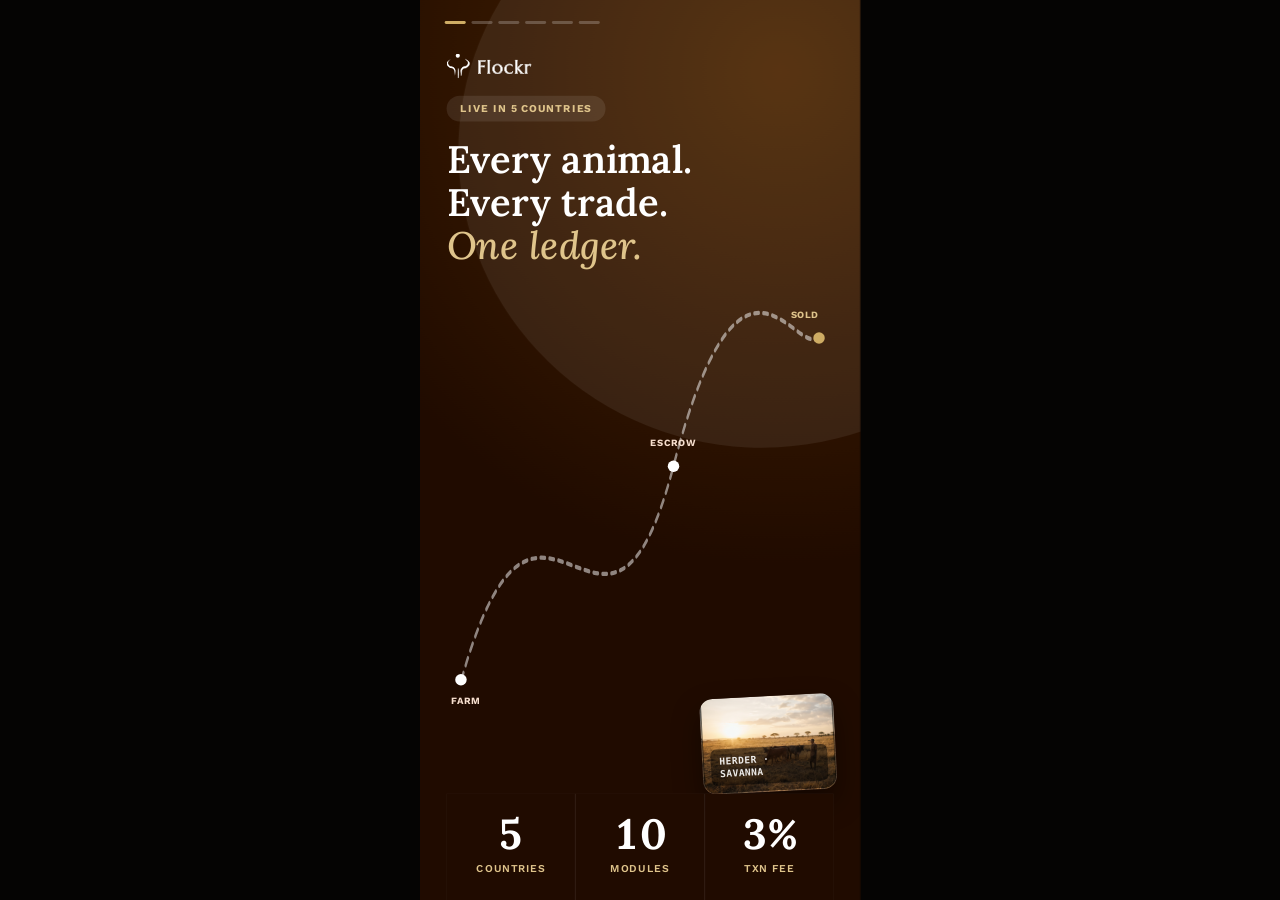
==== ui_kits/Kiosk Display 1 - Info Loop/index.html @ 0ad3a3b0 "feat: Flockr trade-show kiosk — Info Loop + QR Standby displays Two portrait touchscreen kiosk scree" ====
<!DOCTYPE html>
<html lang="en">
<head>
<meta charset="UTF-8">
<meta name="viewport" content="width=device-width, initial-scale=1">
<title>Flockr — Kiosk Display 1 · Info Loop</title>
<link rel="stylesheet" href="../../styles.css">
<style>
  * { box-sizing: border-box; margin: 0; }
  html, body { width: 100%; height: 100%; }
  body { background: #050403; font-family: var(--font-body); overflow: hidden; }

  /* Fixed 460x940 logical canvas (design target), scaled to fit whatever the
     kiosk screen's actual resolution is — see fit() below. Keeps every
     pixel value in this file exactly as designed instead of reflowing. */
  .stage { position: absolute; top: 50%; left: 50%; width: 460px; height: 940px; transform-origin: center center; }
  .screen { width: 100%; height: 100%; overflow: hidden; position: relative; background: var(--brand-950); }

  /* signature: oversized brand-mark watermark */
  .wm { position: absolute; pointer-events: none; opacity: .07; mix-blend-mode: screen; z-index: 0; }
  .wm svg { width: 100%; height: 100%; }
  .wm path, .wm ellipse { fill: #fff; }

  .dots { position: absolute; top: 22px; left: 26px; display: flex; gap: 6px; z-index: 5; }
  .dot { width: 22px; height: 3px; border-radius: 2px; background: rgba(255,255,255,.22); transition: background 250ms; }
  .dot.active { background: var(--gold-400); }

  .slide { position: absolute; inset: 0; opacity: 0; pointer-events: none; transition: opacity 550ms cubic-bezier(.4,0,.2,1); display: flex; flex-direction: column; }
  .slide.active { opacity: 1; pointer-events: auto; }

  /* entrance animations — scoped to .active so they re-fire every loop */
  @keyframes riseIn { from { opacity: 0; transform: translateY(10px); } to { opacity: 1; transform: translateY(0); } }
  @keyframes fadeIn { from { opacity: 0; } to { opacity: 1; } }
  .eyebrow { display: inline-flex; align-items: center; padding: 7px 14px; border-radius: 999px; background: rgba(255,255,255,.09); color: var(--gold-300); font: 700 11px var(--font-body); letter-spacing: .1em; text-transform: uppercase; align-self: flex-start; opacity: 0; position: relative; z-index: 2; }
  .slide.active .eyebrow { animation: riseIn 500ms 120ms cubic-bezier(.2,.7,.3,1) forwards; }
  .headline { font: 600 30px/1.12 var(--font-display); color: #fff; opacity: 0; position: relative; z-index: 2; }
  .slide.active .headline { animation: riseIn 600ms 220ms cubic-bezier(.2,.7,.3,1) forwards; }
  .headline em { font-style: italic; font-weight: 500; color: var(--gold-300); }
  .body-copy { font: 15px/1.55 var(--font-body); color: var(--brand-100); max-width: 330px; opacity: 0; position: relative; z-index: 2; }
  .slide.active .body-copy { animation: fadeIn 600ms 380ms forwards; }

  /* stat roll */
  .stat { font: 700 44px/1 var(--font-display); color: #fff; font-variant-numeric: tabular-nums; display: inline-block; overflow: hidden; }
  .stat .roll { display: inline-block; transform: translateY(35%); opacity: 0; transition: transform 650ms cubic-bezier(.16,1,.3,1) 350ms, opacity 400ms 350ms; }
  .slide.active .stat .roll { transform: translateY(0); opacity: 1; }
  .stat-lbl { font: 600 11px var(--font-body); letter-spacing: .09em; color: var(--gold-300); margin-top: 4px; }

  .photo-ph { background-color: rgba(255,255,255,.04); background-size: cover; background-position: center; border: 1px solid rgba(255,255,255,.12); border-radius: 14px; display: flex; align-items: flex-end; position: relative; overflow: hidden; }
  .photo-ph::before { content: ''; position: absolute; inset: 0; background: linear-gradient(180deg, transparent 50%, rgba(0,0,0,.5)); }
  .photo-ph .ph-label { font: 700 10px/1.3 var(--font-mono); letter-spacing: .05em; color: rgba(255,255,255,.9); background: rgba(0,0,0,.5); padding: 6px 9px; margin: 8px; border-radius: 6px; position: relative; z-index: 1; }

  /* slide 1 */
  #s1 { padding: 56px 28px 0; justify-content: space-between; background: radial-gradient(circle at 82% 8%, var(--brand-800), transparent 55%), var(--brand-950); }
  #s1 .top { display: flex; flex-direction: column; gap: 18px; position: relative; z-index: 2; }
  .ledger-path { position: relative; flex: 1; margin: 6px -8px; opacity: 0; z-index: 2; }
  .slide.active .ledger-path { animation: fadeIn 900ms 500ms forwards; }
  .ledger-path svg { width: 100%; height: 100%; }
  .lp-tag { position: absolute; font: 700 10px var(--font-body); letter-spacing: .08em; color: var(--brand-100); white-space: nowrap; }
  .lp-dot { position: absolute; width: 12px; height: 12px; border-radius: 999px; background: #fff; transform: translate(-50%,-50%); }
  .lp-dot.gold { background: var(--gold-400); }
  .lp-dot::after { content: ''; position: absolute; inset: -7px; border-radius: 999px; border: 1.5px solid currentColor; color: rgba(255,255,255,.5); opacity: 0; animation: lpPulse 2600ms ease-out infinite; }
  .lp-dot.gold::after { color: var(--gold-400); }
  .lp-dot:nth-of-type(2)::after { animation-delay: .8s; }
  .lp-dot:nth-of-type(3)::after { animation-delay: 1.6s; }
  @keyframes lpPulse { 0% { opacity: .7; transform: scale(.6); } 70% { opacity: 0; transform: scale(1.5); } 100% { opacity: 0; } }
  .lp-tag.gold { color: var(--gold-300); }
  #s1 .stat-row { display: flex; gap: 1px; background: rgba(255,255,255,.08); position: relative; z-index: 2; }
  #s1 .stat-cell { flex: 1; padding: 20px 8px 26px; text-align: center; background: var(--brand-950); }

  /* slide 2 */
  #s2 { background: var(--brand-900); padding: 60px 28px 44px; justify-content: space-between; }
  .big-figure { position: absolute; top: 110px; left: 50%; transform: translateX(-50%); font: 700 300px/1 var(--font-display); color: rgba(255,255,255,.045); pointer-events: none; letter-spacing: -.03em; white-space: nowrap; z-index: 0; }

  /* slide 3 */
  #s3 { background: var(--brand-950); padding: 58px 24px 30px; justify-content: flex-start; gap: 14px; }
  .tile-grid { display: flex; flex-direction: column; gap: 10px; margin-top: 6px; position: relative; z-index: 2; }
  .tile { background: rgba(255,255,255,.05); border: 1px solid rgba(255,255,255,.07); border-radius: 14px; padding: 14px 16px; display: flex; gap: 12px; align-items: center; opacity: 0; transform: translateX(-14px); }
  @keyframes tileIn { to { opacity: 1; transform: translateX(0); } }
  .slide.active .tile { animation: tileIn 500ms cubic-bezier(.2,.7,.3,1) forwards; }
  .slide.active .tile:nth-child(1) { animation-delay: .25s } .slide.active .tile:nth-child(2) { animation-delay: .34s }
  .slide.active .tile:nth-child(3) { animation-delay: .43s } .slide.active .tile:nth-child(4) { animation-delay: .52s }
  .slide.active .tile:nth-child(5) { animation-delay: .61s }
  .tile-num { background: rgba(227,189,92,.12); width: 34px; height: 34px; border-radius: 10px; display: flex; align-items: center; justify-content: center; flex-shrink: 0; }
  .tile-num svg { width: 18px; height: 18px; stroke: var(--gold-400); fill: none; stroke-width: 1.6; stroke-linecap: round; stroke-linejoin: round; }
  .tile-title { font: 600 13px var(--font-body); color: #fff; }
  .tile-desc { font: 12px var(--font-body); color: var(--brand-200); }
  .tile-more { display: flex; align-items: center; gap: 12px; margin-top: 4px; opacity: 0; position: relative; z-index: 2; }
  .slide.active .tile-more { animation: fadeIn 500ms 900ms forwards; }
  .tile-more .rule { flex: 1; height: 1px; background: rgba(255,255,255,.14); }
  .tile-more span { font: 700 11px var(--font-body); letter-spacing: .06em; color: var(--brand-200); }

  /* slide 4 stepper */
  #s4 { background: var(--brand-900); padding: 58px 28px 36px; justify-content: flex-start; gap: 20px; }
  .route-bg { position: absolute; inset: 0; opacity: .06; pointer-events: none; z-index: 0; }
  .route-bg svg { width: 100%; height: 100%; }
  .stepper { position: relative; padding-left: 6px; z-index: 2; }
  .stepper::before { content: ''; position: absolute; left: 20px; top: 27px; bottom: 43px; width: 2px; background: rgba(255,255,255,.12); z-index: 1; }
  .stepper::after { content: ''; position: absolute; left: 20px; top: 27px; width: 2px; height: 0; background: var(--gold-400); transition: height 2600ms cubic-bezier(.4,0,.2,1) 300ms; z-index: 1; }
  .slide.active .stepper::after { height: calc(100% - 70px); }
  .step-row { display: flex; gap: 16px; align-items: flex-start; padding: 12px 0; position: relative; z-index: 2; }
  .step-dot { width: 30px; height: 30px; border-radius: 999px; background: var(--brand-900); border: 2px solid rgba(255,255,255,.25); display: flex; align-items: center; justify-content: center; flex-shrink: 0; transition: all 400ms; position: relative; z-index: 3; }
  .step-dot svg { width: 15px; height: 15px; stroke: var(--brand-100); fill: none; stroke-width: 1.7; stroke-linecap: round; stroke-linejoin: round; transition: stroke 400ms; position: relative; z-index: 1; }
  .step-row.lit .step-dot { border-color: var(--gold-400); background: var(--brand-800); }
  .step-row.lit .step-dot svg { stroke: var(--gold-400); }
  .step-text { font: 14px/1.4 var(--font-body); color: var(--brand-100); padding-top: 5px; }
  .vault { display: inline-flex; align-items: center; gap: 9px; padding: 10px 14px; border-radius: 12px; background: rgba(227,189,92,.1); border: 1px solid rgba(227,189,92,.3); align-self: flex-start; position: relative; z-index: 2; margin-top: 14px; opacity: 0; transition: background 500ms, border-color 500ms; }
  .slide.active .vault { animation: fadeIn 500ms 400ms forwards; }
  .vault svg { width: 16px; height: 16px; stroke: var(--gold-400); fill: none; stroke-width: 1.8; stroke-linecap: round; stroke-linejoin: round; }
  .vault .v-amt { font: 700 13px var(--font-body); color: #fff; letter-spacing: .02em; }
  .vault .v-st { font: 700 10px var(--font-body); letter-spacing: .08em; color: var(--gold-300); text-transform: uppercase; }
  #s4.released .vault { background: rgba(110,231,160,.1); border-color: rgba(110,231,160,.4); }
  #s4.released .vault .v-st { color: #6ee7a0; }
  #s4.released .vault svg { stroke: #6ee7a0; }

  /* slide 5 geo network */
  #s5 { background: var(--brand-950); padding: 58px 28px 36px; justify-content: flex-start; }
  .net { position: relative; flex: 1; margin-top: 10px; z-index: 2; }
  .net svg.links { position: absolute; inset: 0; width: 100%; height: 100%; }
  .net .link { stroke: rgba(255,255,255,.22); stroke-width: 1.5; stroke-dasharray: 4 5; }
  .node { position: absolute; transform: translate(-50%,-50%); display: flex; flex-direction: column; align-items: center; gap: 4px; opacity: 0; }
  @keyframes nodeIn { from { opacity: 0; transform: translate(-50%,-40%); } to { opacity: 1; transform: translate(-50%,-50%); } }
  .slide.active .node { animation: nodeIn 500ms cubic-bezier(.2,.7,.3,1) forwards; }
  .slide.active .node:nth-of-type(1) { animation-delay: .2s } .slide.active .node:nth-of-type(2) { animation-delay: .4s }
  .slide.active .node:nth-of-type(3) { animation-delay: .5s } .slide.active .node:nth-of-type(4) { animation-delay: .6s }
  .slide.active .node:nth-of-type(5) { animation-delay: .7s } .slide.active .node:nth-of-type(6) { animation-delay: .8s }
  .node-pill { padding: 8px 15px; border-radius: 999px; font: 700 12px var(--font-body); letter-spacing: .03em; background: rgba(43,26,12,.9); border: 1.5px solid rgba(255,255,255,.3); color: #fff; white-space: nowrap; }
  .node.hub .node-pill { background: var(--gold-500); border-color: var(--gold-500); color: var(--brand-950); font-size: 13px; padding: 10px 18px; box-shadow: 0 0 0 7px rgba(227,189,92,.12), 0 0 0 14px rgba(227,189,92,.05); }
  .node.entering .node-pill { border-style: dashed; color: var(--gold-300); border-color: rgba(227,189,92,.5); }
  .node-sub { font: 600 10px var(--font-body); letter-spacing: .05em; color: var(--brand-200); white-space: nowrap; }
  .node.hub .node-sub { color: var(--gold-300); }

  /* slide 6 closer */
  #s6 { background: radial-gradient(circle at 70% 80%, var(--brand-800), var(--brand-950) 70%); padding: 58px 34px 44px; justify-content: center; align-items: center; text-align: center; }
  .arrow-cue { font: 700 44px/1 var(--font-body); color: var(--gold-400); opacity: 0; position: relative; z-index: 2; }
  @keyframes nudge { 0%, 100% { transform: translateX(0); } 50% { transform: translateX(10px); } }
  .slide.active .arrow-cue { animation: fadeIn 500ms 500ms forwards, nudge 1800ms 1000ms ease-in-out infinite; }

  body.no-wm .wm { display: none; }
  body.no-photos .photo-ph { display: none; }
  @media (prefers-reduced-motion: reduce) { .slide, .roll, .stepper::after, .arrow-cue { transition: none !important; animation: none !important; } }
</style>
</head>
<body>

<div class="stage" id="stage">
<div class="screen" id="screen1">
  <div class="dots" id="dots"></div>

  <!-- SLIDE 1 — HERO -->
  <div class="slide active" id="s1" data-slide>
    <div class="wm" style="width:640px;height:640px;top:-160px;right:-220px;transform:rotate(8deg)">
      <svg viewBox="0 0 54 52"><ellipse cx="26.6" cy="26" rx="26.6" ry="26"/><path d="M12.4 26.3C4.7 21.2 9.8 15.9 13.3 13.9C0.1 19.7 7.2 26.7 12.4 29.4C17.5 29.1 19.4 32.5 19.7 34.2L20.9 42.9L21.9 34.2C20.9 27.4 15.2 26.1 12.4 26.3Z" fill="#2b1a0c"/><path d="M40.7 26.3C48.2 21.2 43.2 15.9 39.8 13.9C52.8 19.7 45.8 26.7 40.7 29.4C35.7 29.1 33.8 32.5 33.5 34.2L32.3 42.9L31.3 34.2C32.3 27.4 38 26.1 40.7 26.3Z" fill="#2b1a0c"/></svg>
    </div>
    <div class="top">
      <img src="../../assets/logo/flockr-lockup-white.svg" style="height:26px;align-self:flex-start" alt="Flockr">
      <div class="eyebrow">Live in 5 countries</div>
      <div class="headline" style="font-size:40px">Every animal.<br>Every trade.<br><em>One ledger.</em></div>
    </div>
    <div class="ledger-path">
      <svg viewBox="0 0 360 240" fill="none" preserveAspectRatio="none" style="position:absolute;inset:0">
        <path d="M20 190 C 90 60, 150 210, 210 90 S 320 40, 340 30" stroke="url(#lp-grad)" stroke-width="2" stroke-linecap="round" stroke-dasharray="4 4" opacity="0.5"/>
        <defs><linearGradient id="lp-grad" x1="0" y1="0" x2="360" y2="0"><stop offset="0" stop-color="#fff"/><stop offset="1" stop-color="#e3bd5c"/></linearGradient></defs>
      </svg>
      <div class="lp-dot" style="left:5.5%;top:79%"></div>
      <div class="lp-dot" style="left:58.3%;top:37.5%"></div>
      <div class="lp-dot gold" style="left:94.5%;top:12.5%"></div>
      <div class="lp-tag" style="left:3%;top:79%;transform:translate(0,16px)">FARM</div>
      <div class="lp-tag" style="left:58.3%;top:37.5%;transform:translate(-50%,-30px)">ESCROW</div>
      <div class="lp-tag gold" style="left:94.5%;top:12.5%;transform:translate(-100%,-30px)">SOLD</div>
      <div class="photo-ph" style="position:absolute;width:140px;height:100px;right:6px;bottom:-4px;transform:rotate(-3deg);box-shadow:0 14px 30px rgba(0,0,0,.4);background-image:url('../../assets/photos/herder-savanna.jpeg')"><span class="ph-label">HERDER · SAVANNA</span></div>
    </div>
    <div class="stat-row">
      <div class="stat-cell"><div class="stat"><span class="roll">5</span></div><div class="stat-lbl">COUNTRIES</div></div>
      <div class="stat-cell"><div class="stat"><span class="roll">10</span></div><div class="stat-lbl">MODULES</div></div>
      <div class="stat-cell"><div class="stat"><span class="roll">3%</span></div><div class="stat-lbl">TXN FEE</div></div>
    </div>
  </div>

  <!-- SLIDE 2 — OPPORTUNITY -->
  <div class="slide" id="s2" data-slide>
    <div class="big-figure">01</div>
    <div style="position:relative;z-index:2">
      <div class="eyebrow">01 · The Opportunity</div>
      <div class="headline" style="font-size:30px;margin-top:16px">Most of Africa's livestock<br>still trades <em>by handshake.</em></div>
      <div class="body-copy" style="margin-top:14px">No provenance. No price discovery. No recourse. Flockr brings the ledger.</div>
    </div>
    <div class="photo-ph" style="flex:1;margin:18px 0;min-height:90px;position:relative;z-index:2;background-image:url('../../assets/photos/market-traders.jpeg')"><span class="ph-label">MARKET TRADERS</span></div>
    <div style="display:flex;gap:24px;position:relative;z-index:2">
      <div><div class="stat" style="font-size:32px"><span class="roll">US$210B</span></div><div class="stat-lbl">ANNUAL ECONOMY</div></div>
      <div><div class="stat" style="font-size:32px"><span class="roll">1/3</span></div><div class="stat-lbl">WORLD'S LIVESTOCK</div></div>
    </div>
  </div>

  <!-- SLIDE 3 — CAPABILITIES -->
  <div class="slide" id="s3" data-slide>
    <div class="wm" style="width:640px;height:640px;bottom:-260px;left:-200px;transform:rotate(-14deg)">
      <svg viewBox="0 0 54 52"><ellipse cx="26.6" cy="26" rx="26.6" ry="26"/><path d="M12.4 26.3C4.7 21.2 9.8 15.9 13.3 13.9C0.1 19.7 7.2 26.7 12.4 29.4C17.5 29.1 19.4 32.5 19.7 34.2L20.9 42.9L21.9 34.2C20.9 27.4 15.2 26.1 12.4 26.3Z" fill="#2b1a0c"/><path d="M40.7 26.3C48.2 21.2 43.2 15.9 39.8 13.9C52.8 19.7 45.8 26.7 40.7 29.4C35.7 29.1 33.8 32.5 33.5 34.2L32.3 42.9L31.3 34.2C32.3 27.4 38 26.1 40.7 26.3Z" fill="#2b1a0c"/></svg>
    </div>
    <div class="eyebrow">02 · What's Inside</div>
    <div class="headline" style="font-size:26px;margin-top:14px">One platform,<br><em>ten modules.</em></div>
    <div class="tile-grid">
      <div class="tile"><div class="tile-num"><svg viewBox="0 0 24 24"><path d="M3 6h18M6 6l1.5 12a2 2 0 0 0 2 1.8h5a2 2 0 0 0 2-1.8L18 6M9 6V4a2 2 0 0 1 2-2h2a2 2 0 0 1 2 2v2"/></svg></div><div><div class="tile-title">Marketplace &amp; Farm Mgmt</div><div class="tile-desc">Per-animal profitability tracking</div></div></div>
      <div class="tile"><div class="tile-num"><svg viewBox="0 0 24 24"><path d="M12 2 4 5v6c0 5 3.4 8.7 8 11 4.6-2.3 8-6 8-11V5l-8-3Z"/><path d="m9 12 2 2 4-4.5"/></svg></div><div><div class="tile-title">M-Pesa Escrow</div><div class="tile-desc">Bank-grade escrow, every transaction</div></div></div>
      <div class="tile"><div class="tile-num"><svg viewBox="0 0 24 24"><path d="M3 16V7a1 1 0 0 1 1-1h9v10"/><path d="M13 10h4l4 3v3h-3"/><circle cx="7.5" cy="18" r="1.6"/><circle cx="17" cy="18" r="1.6"/></svg></div><div><div class="tile-title">Trusted Transport</div><div class="tile-desc">Verified, tracked movement</div></div></div>
      <div class="tile"><div class="tile-num"><svg viewBox="0 0 24 24"><path d="M20.8 8.6c0 5-8.8 10.4-8.8 10.4S3.2 13.6 3.2 8.6a4.6 4.6 0 0 1 8.8-2 4.6 4.6 0 0 1 8.8 2Z"/><path d="M7 11h2l1.5-3 2 5 1.5-2.5H16"/></svg></div><div><div class="tile-title">Vet &amp; Animal Health</div><div class="tile-desc">Digital records, consultations</div></div></div>
      <div class="tile"><div class="tile-num"><svg viewBox="0 0 24 24"><path d="M3 20V4M3 20h18"/><path d="M7 16l3.5-5 3 3L19 7"/></svg></div><div><div class="tile-title">Market Intelligence</div><div class="tile-desc">Live regional price indices</div></div></div>
    </div>
    <div class="tile-more"><div class="rule"></div><span>+5 MORE MODULES</span><div class="rule"></div></div>
    <div class="photo-ph" style="flex:1;margin-top:12px;min-height:70px;background-image:url('../../assets/photos/hands-smartphone.jpeg')"><span class="ph-label">FIELD REGISTRATION</span></div>
  </div>

  <!-- SLIDE 4 — TRUST / ESCROW -->
  <div class="slide" id="s4" data-slide>
    <div class="route-bg"><svg viewBox="0 0 400 800" fill="none"><path d="M-20 40 C 150 120, 60 260, 220 320 S 420 480, 260 560 S 60 700, 300 780" stroke="#fff" stroke-width="2" stroke-dasharray="3 7"/></svg></div>
    <div class="eyebrow">03 · Trust by Design</div>
    <div class="headline" style="font-size:26px;margin-top:14px">Escrow removes the fear<br>from <em>remote trade.</em></div>
    <div class="vault">
      <svg viewBox="0 0 24 24" id="vault-icon"><rect x="4" y="10" width="16" height="10" rx="2"/><path d="M8 10V7a4 4 0 0 1 8 0v3"/><circle cx="12" cy="15" r="1.4"/></svg>
      <span class="v-amt">KES 84,000</span>
      <span class="v-st" id="vault-status">Held in escrow</span>
    </div>
    <div class="stepper" style="margin-top:16px;flex:1;display:flex;flex-direction:column;justify-content:space-between;padding-bottom:16px">
      <div class="step-row" data-step><div class="step-dot"><svg viewBox="0 0 24 24"><rect x="3" y="6" width="18" height="13" rx="2"/><path d="M3 10h18M7 15h4"/></svg></div><div class="step-text">Buyer pays into Flockr's bank escrow</div></div>
      <div class="step-row" data-step><div class="step-dot"><svg viewBox="0 0 24 24"><path d="M12 2 4 5v6c0 5 3.4 8.7 8 11 4.6-2.3 8-6 8-11V5l-8-3Z"/><path d="m9 12 2 2 4-4.5"/></svg></div><div class="step-text">Escrow confirms funds to both parties</div></div>
      <div class="step-row" data-step><div class="step-dot"><svg viewBox="0 0 24 24"><path d="M3 16V7a1 1 0 0 1 1-1h9v10"/><path d="M13 10h4l4 3v3h-3"/><circle cx="7.5" cy="18" r="1.6"/><circle cx="17" cy="18" r="1.6"/></svg></div><div class="step-text">Animal ships via a verified transporter</div></div>
      <div class="step-row" data-step><div class="step-dot"><svg viewBox="0 0 24 24"><path d="M21 8 12 3 3 8v8l9 5 9-5V8Z"/><path d="m9 11.5 2 2 4-4"/></svg></div><div class="step-text">Buyer confirms it matches the listing</div></div>
      <div class="step-row" data-step><div class="step-dot"><svg viewBox="0 0 24 24"><circle cx="12" cy="12" r="9"/><path d="M12 7v10M15.5 9.5c-.8-1-2-1.5-3.5-1.5-2 0-3.5 1-3.5 2.5S10 12.8 12 13s3.5.8 3.5 2.3-1.6 2.7-3.5 2.7c-1.5 0-2.8-.6-3.5-1.6"/></svg></div><div class="step-text">Funds release to the seller — done</div></div>
    </div>
    <div class="photo-ph" style="height:90px;background-image:url('../../assets/photos/loading-ramp.jpeg')"><span class="ph-label">LOADING RAMP</span></div>
  </div>

  <!-- SLIDE 5 — FOOTPRINT -->
  <div class="slide" id="s5" data-slide>
    <div class="wm" style="width:560px;height:560px;top:-180px;right:-220px;transform:rotate(12deg)">
      <svg viewBox="0 0 54 52"><ellipse cx="26.6" cy="26" rx="26.6" ry="26"/><path d="M12.4 26.3C4.7 21.2 9.8 15.9 13.3 13.9C0.1 19.7 7.2 26.7 12.4 29.4C17.5 29.1 19.4 32.5 19.7 34.2L20.9 42.9L21.9 34.2C20.9 27.4 15.2 26.1 12.4 26.3Z" fill="#2b1a0c"/><path d="M40.7 26.3C48.2 21.2 43.2 15.9 39.8 13.9C52.8 19.7 45.8 26.7 40.7 29.4C35.7 29.1 33.8 32.5 33.5 34.2L32.3 42.9L31.3 34.2C32.3 27.4 38 26.1 40.7 26.3Z" fill="#2b1a0c"/></svg>
    </div>
    <div class="eyebrow">04 · Where Flockr Operates</div>
    <div class="headline" style="font-size:26px;margin:14px 0 4px">Kenya first.<br><em>Then the continent.</em></div>
    <div class="net">
      <svg class="links" viewBox="0 0 100 100" preserveAspectRatio="none">
        <line class="link" x1="50" y1="46" x2="22" y2="14"/>
        <line class="link" x1="50" y1="46" x2="78" y2="16"/>
        <line class="link" x1="50" y1="46" x2="84" y2="62"/>
        <line class="link" x1="50" y1="46" x2="50" y2="86"/>
        <line class="link" x1="50" y1="46" x2="16" y2="66"/>
      </svg>
      <div class="node entering" style="left:22%;top:14%"><div class="node-pill">Uganda</div><div class="node-sub">ENTERING · ~14.5M CATTLE</div></div>
      <div class="node" style="left:78%;top:16%"><div class="node-pill">Tanzania</div><div class="node-sub">~36M CATTLE</div></div>
      <div class="node" style="left:84%;top:62%"><div class="node-pill">Malawi</div><div class="node-sub">PIG-PRODUCTION HUB</div></div>
      <div class="node" style="left:50%;top:86%"><div class="node-pill">Botswana</div><div class="node-sub">BEEF-EXPORT ECONOMY</div></div>
      <div class="node" style="left:16%;top:66%"><div class="node-pill">Zimbabwe</div><div class="node-sub">~5.5M CATTLE</div></div>
      <div class="node hub" style="left:50%;top:46%"><div class="node-pill">Kenya</div><div class="node-sub">HOME MARKET · LIVE</div></div>
    </div>
    <div style="display:flex;gap:24px;position:relative;z-index:2;margin-top:8px">
      <div><div class="stat" style="font-size:30px"><span class="roll">5</span></div><div class="stat-lbl">MARKETS LIVE</div></div>
      <div><div class="stat" style="font-size:30px"><span class="roll">+1</span></div><div class="stat-lbl">ENTERING · UGANDA</div></div>
    </div>
  </div>

  <!-- SLIDE 6 — CLOSER / BRIDGE -->
  <div class="slide" id="s6" data-slide>
    <div class="wm" style="width:600px;height:600px;bottom:-240px;left:-100px;transform:rotate(-6deg)">
      <svg viewBox="0 0 54 52"><ellipse cx="26.6" cy="26" rx="26.6" ry="26"/><path d="M12.4 26.3C4.7 21.2 9.8 15.9 13.3 13.9C0.1 19.7 7.2 26.7 12.4 29.4C17.5 29.1 19.4 32.5 19.7 34.2L20.9 42.9L21.9 34.2C20.9 27.4 15.2 26.1 12.4 26.3Z" fill="#2b1a0c"/><path d="M40.7 26.3C48.2 21.2 43.2 15.9 39.8 13.9C52.8 19.7 45.8 26.7 40.7 29.4C35.7 29.1 33.8 32.5 33.5 34.2L32.3 42.9L31.3 34.2C32.3 27.4 38 26.1 40.7 26.3Z" fill="#2b1a0c"/></svg>
    </div>
    <div class="eyebrow" style="align-self:center">Scan To Go Deeper</div>
    <div class="headline" style="font-size:30px;margin:16px 0 14px">The full guide is<br><em>one screen over.</em></div>
    <div class="body-copy" style="margin:0 auto 26px">The screen beside this one has a QR code to the complete product guide — pricing, roadmap, and how escrow works, sent straight to your phone.</div>
    <div class="arrow-cue">→</div>
  </div>

</div>
</div>

<script>
function fit() {
  const stage = document.getElementById('stage');
  const scale = Math.min(window.innerWidth / 460, window.innerHeight / 940);
  stage.style.transform = `translate(-50%, -50%) scale(${scale})`;
}
window.addEventListener('resize', fit);
fit();

const slides = document.querySelectorAll('[data-slide]');
const dotsWrap = document.getElementById('dots');
slides.forEach((_, i) => { const d = document.createElement('div'); d.className = 'dot' + (i === 0 ? ' active' : ''); dotsWrap.appendChild(d); });
const dots = document.querySelectorAll('.dot');
let idx = 0, delay = 8000, timer = null;

function activate(n) {
  slides.forEach((s, i) => s.classList.toggle('active', i === n));
  dots.forEach((d, i) => d.classList.toggle('active', i === n));
  if (slides[n].id === 's4') {
    const s4 = slides[n];
    s4.classList.remove('released');
    document.getElementById('vault-status').textContent = 'Held in escrow';
    document.querySelectorAll('.step-row').forEach((row, i) => {
      row.classList.remove('lit');
      setTimeout(() => row.classList.add('lit'), 500 + i * 430);
    });
    setTimeout(() => {
      if (s4.classList.contains('active')) {
        s4.classList.add('released');
        document.getElementById('vault-status').textContent = 'Released to seller ✓';
      }
    }, 500 + 5 * 430 + 400);
  }
}
function tick() { idx = (idx + 1) % slides.length; activate(idx); }
function start() { if (timer) clearInterval(timer); timer = setInterval(tick, delay); }
start();
</script>
</body>
</html>
---- styles.css ----
@import url('./tokens/colors.css');
@import url('./tokens/typography.css');
@import url('./tokens/spacing.css');
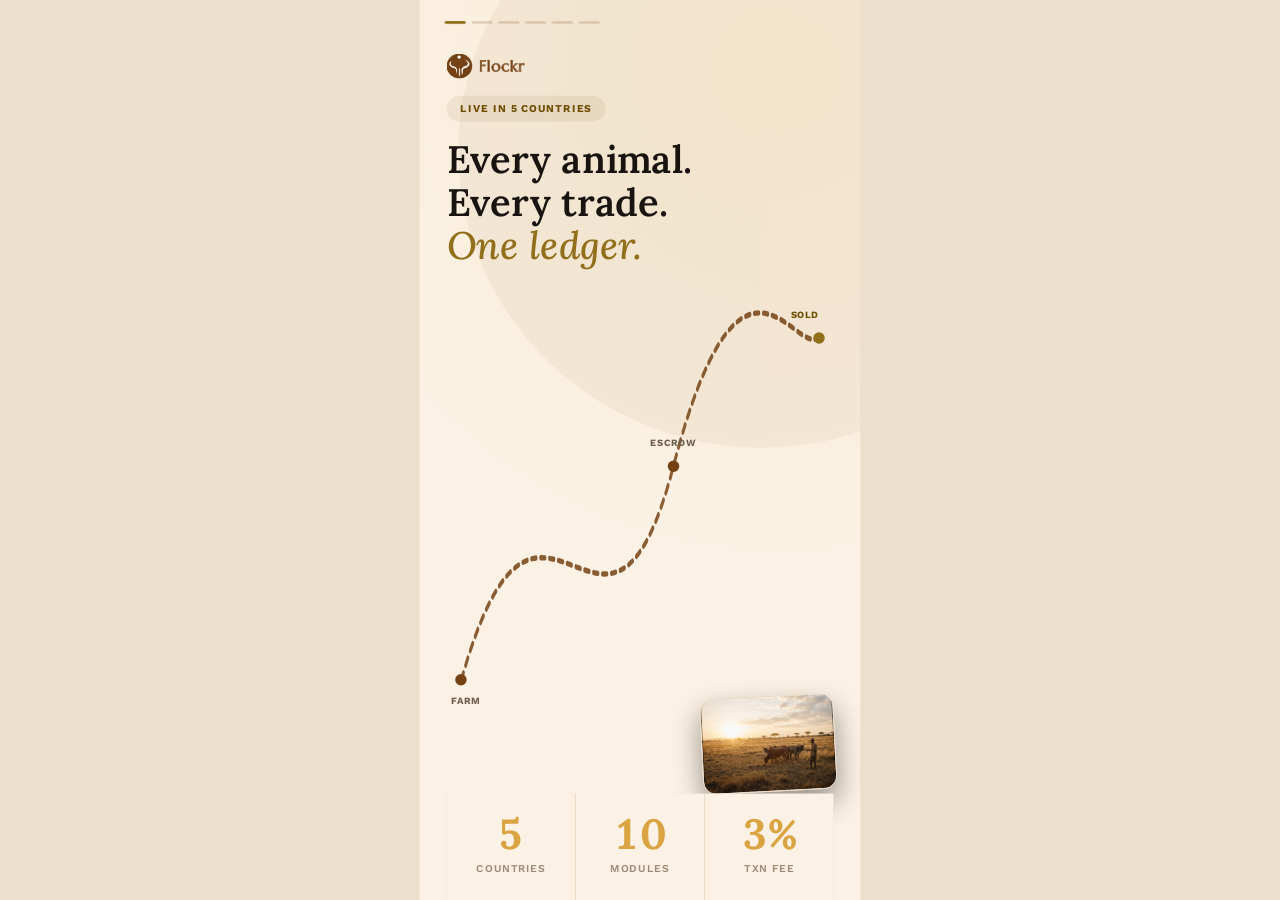
==== commit a1f06905: "feat: rebrand kiosk displays to v2 light cream/gold theme Ports the light warm-cream + savanna-gold " ====
--- a/ui_kits/Kiosk Display 1 - Info Loop/index.html
+++ b/ui_kits/Kiosk Display 1 - Info Loop/index.html
@@ -8,22 +8,23 @@
 <style>
   * { box-sizing: border-box; margin: 0; }
   html, body { width: 100%; height: 100%; }
-  body { background: #050403; font-family: var(--font-body); overflow: hidden; }
+  body { background: #ECE0CC; font-family: var(--font-body); overflow: hidden; }
 
   /* Fixed 460x940 logical canvas (design target), scaled to fit whatever the
      kiosk screen's actual resolution is — see fit() below. Keeps every
      pixel value in this file exactly as designed instead of reflowing. */
   .stage { position: absolute; top: 50%; left: 50%; width: 460px; height: 940px; transform-origin: center center; }
-  .screen { width: 100%; height: 100%; overflow: hidden; position: relative; background: var(--brand-950); }
+  .screen { width: 100%; height: 100%; overflow: hidden; position: relative; background: var(--cream-0); }
 
   /* signature: oversized brand-mark watermark */
-  .wm { position: absolute; pointer-events: none; opacity: .07; mix-blend-mode: screen; z-index: 0; }
+  .wm { position: absolute; pointer-events: none; opacity: .05; z-index: 0; }
   .wm svg { width: 100%; height: 100%; }
-  .wm path, .wm ellipse { fill: #fff; }
+  .wm path, .wm ellipse { fill: var(--brand-600); }
+  .wm-photo { position: absolute; pointer-events: none; border-radius: 999px; background-size: cover; background-position: center; opacity: .16; filter: saturate(.75) sepia(.15); z-index: 0; }
 
   .dots { position: absolute; top: 22px; left: 26px; display: flex; gap: 6px; z-index: 5; }
-  .dot { width: 22px; height: 3px; border-radius: 2px; background: rgba(255,255,255,.22); transition: background 250ms; }
-  .dot.active { background: var(--gold-400); }
+  .dot { width: 22px; height: 3px; border-radius: 2px; background: rgba(116,66,20,.18); transition: background 250ms; }
+  .dot.active { background: var(--gold-600); }
 
   .slide { position: absolute; inset: 0; opacity: 0; pointer-events: none; transition: opacity 550ms cubic-bezier(.4,0,.2,1); display: flex; flex-direction: column; }
   .slide.active { opacity: 1; pointer-events: auto; }
@@ -31,107 +32,112 @@
   /* entrance animations — scoped to .active so they re-fire every loop */
   @keyframes riseIn { from { opacity: 0; transform: translateY(10px); } to { opacity: 1; transform: translateY(0); } }
   @keyframes fadeIn { from { opacity: 0; } to { opacity: 1; } }
-  .eyebrow { display: inline-flex; align-items: center; padding: 7px 14px; border-radius: 999px; background: rgba(255,255,255,.09); color: var(--gold-300); font: 700 11px var(--font-body); letter-spacing: .1em; text-transform: uppercase; align-self: flex-start; opacity: 0; position: relative; z-index: 2; }
+  .eyebrow { display: inline-flex; align-items: center; padding: 7px 14px; border-radius: 999px; background: rgba(116,66,20,.08); color: var(--gold-700); font: 700 11px var(--font-body); letter-spacing: .1em; text-transform: uppercase; align-self: flex-start; opacity: 0; position: relative; z-index: 2; }
   .slide.active .eyebrow { animation: riseIn 500ms 120ms cubic-bezier(.2,.7,.3,1) forwards; }
-  .headline { font: 600 30px/1.12 var(--font-display); color: #fff; opacity: 0; position: relative; z-index: 2; }
+  .headline { font: 600 30px/1.12 var(--font-display); color: var(--text-primary); opacity: 0; position: relative; z-index: 2; }
   .slide.active .headline { animation: riseIn 600ms 220ms cubic-bezier(.2,.7,.3,1) forwards; }
-  .headline em { font-style: italic; font-weight: 500; color: var(--gold-300); }
-  .body-copy { font: 15px/1.55 var(--font-body); color: var(--brand-100); max-width: 330px; opacity: 0; position: relative; z-index: 2; }
+  .headline em { font-style: italic; font-weight: 500; color: var(--gold-600); }
+  .body-copy { font: 15px/1.55 var(--font-body); color: var(--text-secondary); max-width: 330px; opacity: 0; position: relative; z-index: 2; }
   .slide.active .body-copy { animation: fadeIn 600ms 380ms forwards; }
 
   /* stat roll */
-  .stat { font: 700 44px/1 var(--font-display); color: #fff; font-variant-numeric: tabular-nums; display: inline-block; overflow: hidden; }
+  .stat { font: 700 44px/1 var(--font-display); color: var(--gold-500); font-variant-numeric: tabular-nums; display: inline-block; overflow: hidden; }
   .stat .roll { display: inline-block; transform: translateY(35%); opacity: 0; transition: transform 650ms cubic-bezier(.16,1,.3,1) 350ms, opacity 400ms 350ms; }
   .slide.active .stat .roll { transform: translateY(0); opacity: 1; }
-  .stat-lbl { font: 600 11px var(--font-body); letter-spacing: .09em; color: var(--gold-300); margin-top: 4px; }
-
-  .photo-ph { background-color: rgba(255,255,255,.04); background-size: cover; background-position: center; border: 1px solid rgba(255,255,255,.12); border-radius: 14px; display: flex; align-items: flex-end; position: relative; overflow: hidden; }
+  .stat-lbl { font: 600 11px var(--font-body); letter-spacing: .09em; color: var(--text-muted); margin-top: 4px; }
+
+  .photo-ph { background-size: cover; background-position: center; border: 1px solid var(--border-subtle); border-radius: 14px; display: flex; align-items: flex-end; position: relative; overflow: hidden; }
   .photo-ph::before { content: ''; position: absolute; inset: 0; background: linear-gradient(180deg, transparent 50%, rgba(0,0,0,.5)); }
-  .photo-ph .ph-label { font: 700 10px/1.3 var(--font-mono); letter-spacing: .05em; color: rgba(255,255,255,.9); background: rgba(0,0,0,.5); padding: 6px 9px; margin: 8px; border-radius: 6px; position: relative; z-index: 1; }
 
   /* slide 1 */
-  #s1 { padding: 56px 28px 0; justify-content: space-between; background: radial-gradient(circle at 82% 8%, var(--brand-800), transparent 55%), var(--brand-950); }
+  #s1 { padding: 56px 28px 0; justify-content: space-between; background: radial-gradient(circle at 82% 8%, var(--gold-100), transparent 55%), var(--cream-0); }
   #s1 .top { display: flex; flex-direction: column; gap: 18px; position: relative; z-index: 2; }
   .ledger-path { position: relative; flex: 1; margin: 6px -8px; opacity: 0; z-index: 2; }
   .slide.active .ledger-path { animation: fadeIn 900ms 500ms forwards; }
   .ledger-path svg { width: 100%; height: 100%; }
-  .lp-tag { position: absolute; font: 700 10px var(--font-body); letter-spacing: .08em; color: var(--brand-100); white-space: nowrap; }
-  .lp-dot { position: absolute; width: 12px; height: 12px; border-radius: 999px; background: #fff; transform: translate(-50%,-50%); }
-  .lp-dot.gold { background: var(--gold-400); }
-  .lp-dot::after { content: ''; position: absolute; inset: -7px; border-radius: 999px; border: 1.5px solid currentColor; color: rgba(255,255,255,.5); opacity: 0; animation: lpPulse 2600ms ease-out infinite; }
-  .lp-dot.gold::after { color: var(--gold-400); }
+  .lp-tag { position: absolute; font: 700 10px var(--font-body); letter-spacing: .08em; color: var(--text-secondary); white-space: nowrap; }
+  .lp-dot { position: absolute; width: 12px; height: 12px; border-radius: 999px; background: var(--brand-600); transform: translate(-50%,-50%); }
+  .lp-dot.gold { background: var(--gold-600); }
+  .lp-dot::after { content: ''; position: absolute; inset: -7px; border-radius: 999px; border: 1.5px solid currentColor; color: rgba(116,66,20,.4); opacity: 0; animation: lpPulse 2600ms ease-out infinite; }
+  .lp-dot.gold::after { color: var(--gold-600); }
   .lp-dot:nth-of-type(2)::after { animation-delay: .8s; }
   .lp-dot:nth-of-type(3)::after { animation-delay: 1.6s; }
   @keyframes lpPulse { 0% { opacity: .7; transform: scale(.6); } 70% { opacity: 0; transform: scale(1.5); } 100% { opacity: 0; } }
-  .lp-tag.gold { color: var(--gold-300); }
-  #s1 .stat-row { display: flex; gap: 1px; background: rgba(255,255,255,.08); position: relative; z-index: 2; }
-  #s1 .stat-cell { flex: 1; padding: 20px 8px 26px; text-align: center; background: var(--brand-950); }
+  .lp-tag.gold { color: var(--gold-700); }
+  #s1 .stat-row { display: flex; gap: 1px; background: var(--border-subtle); position: relative; z-index: 2; }
+  #s1 .stat-cell { flex: 1; padding: 20px 8px 26px; text-align: center; background: var(--cream-0); }
 
   /* slide 2 */
-  #s2 { background: var(--brand-900); padding: 60px 28px 44px; justify-content: space-between; }
-  .big-figure { position: absolute; top: 110px; left: 50%; transform: translateX(-50%); font: 700 300px/1 var(--font-display); color: rgba(255,255,255,.045); pointer-events: none; letter-spacing: -.03em; white-space: nowrap; z-index: 0; }
+  #s2 { background: var(--cream-50); padding: 60px 28px 44px; justify-content: space-between; }
+  .big-figure { position: absolute; top: 110px; left: 50%; transform: translateX(-50%); font: 700 300px/1 var(--font-display); color: rgba(116,66,20,.06); pointer-events: none; letter-spacing: -.03em; white-space: nowrap; z-index: 0; }
 
   /* slide 3 */
-  #s3 { background: var(--brand-950); padding: 58px 24px 30px; justify-content: flex-start; gap: 14px; }
+  #s3 { background: var(--cream-0); padding: 58px 24px 30px; justify-content: flex-start; gap: 14px; }
   .tile-grid { display: flex; flex-direction: column; gap: 10px; margin-top: 6px; position: relative; z-index: 2; }
-  .tile { background: rgba(255,255,255,.05); border: 1px solid rgba(255,255,255,.07); border-radius: 14px; padding: 14px 16px; display: flex; gap: 12px; align-items: center; opacity: 0; transform: translateX(-14px); }
+  .tile { background: #fff; border: 1px solid var(--border-subtle); border-radius: 14px; box-shadow: var(--shadow-card); padding: 14px 16px; display: flex; gap: 12px; align-items: center; opacity: 0; transform: translateX(-14px); }
   @keyframes tileIn { to { opacity: 1; transform: translateX(0); } }
   .slide.active .tile { animation: tileIn 500ms cubic-bezier(.2,.7,.3,1) forwards; }
   .slide.active .tile:nth-child(1) { animation-delay: .25s } .slide.active .tile:nth-child(2) { animation-delay: .34s }
   .slide.active .tile:nth-child(3) { animation-delay: .43s } .slide.active .tile:nth-child(4) { animation-delay: .52s }
   .slide.active .tile:nth-child(5) { animation-delay: .61s }
   .tile-num { background: rgba(227,189,92,.12); width: 34px; height: 34px; border-radius: 10px; display: flex; align-items: center; justify-content: center; flex-shrink: 0; }
-  .tile-num svg { width: 18px; height: 18px; stroke: var(--gold-400); fill: none; stroke-width: 1.6; stroke-linecap: round; stroke-linejoin: round; }
-  .tile-title { font: 600 13px var(--font-body); color: #fff; }
-  .tile-desc { font: 12px var(--font-body); color: var(--brand-200); }
+  .tile-num svg { width: 18px; height: 18px; stroke: var(--gold-700); fill: none; stroke-width: 1.6; stroke-linecap: round; stroke-linejoin: round; }
+  .tile-title { font: 600 13px var(--font-body); color: var(--text-primary); }
+  .tile-desc { font: 12px var(--font-body); color: var(--text-secondary); }
   .tile-more { display: flex; align-items: center; gap: 12px; margin-top: 4px; opacity: 0; position: relative; z-index: 2; }
   .slide.active .tile-more { animation: fadeIn 500ms 900ms forwards; }
-  .tile-more .rule { flex: 1; height: 1px; background: rgba(255,255,255,.14); }
-  .tile-more span { font: 700 11px var(--font-body); letter-spacing: .06em; color: var(--brand-200); }
+  .tile-more .rule { flex: 1; height: 1px; background: var(--border-default); }
+  .tile-more span { font: 700 11px var(--font-body); letter-spacing: .06em; color: var(--text-muted); }
 
   /* slide 4 stepper */
-  #s4 { background: var(--brand-900); padding: 58px 28px 36px; justify-content: flex-start; gap: 20px; }
+  #s4 { background: var(--cream-50); padding: 58px 28px 36px; justify-content: flex-start; gap: 20px; }
   .route-bg { position: absolute; inset: 0; opacity: .06; pointer-events: none; z-index: 0; }
   .route-bg svg { width: 100%; height: 100%; }
+  .route-bg path { stroke: var(--brand-600) !important; }
   .stepper { position: relative; padding-left: 6px; z-index: 2; }
-  .stepper::before { content: ''; position: absolute; left: 20px; top: 27px; bottom: 43px; width: 2px; background: rgba(255,255,255,.12); z-index: 1; }
-  .stepper::after { content: ''; position: absolute; left: 20px; top: 27px; width: 2px; height: 0; background: var(--gold-400); transition: height 2600ms cubic-bezier(.4,0,.2,1) 300ms; z-index: 1; }
+  .stepper::before { content: ''; position: absolute; left: 20px; top: 27px; bottom: 43px; width: 2px; background: var(--border-default); z-index: 1; }
+  .stepper::after { content: ''; position: absolute; left: 20px; top: 27px; width: 2px; height: 0; background: var(--gold-600); transition: height 2600ms cubic-bezier(.4,0,.2,1) 300ms; z-index: 1; }
   .slide.active .stepper::after { height: calc(100% - 70px); }
   .step-row { display: flex; gap: 16px; align-items: flex-start; padding: 12px 0; position: relative; z-index: 2; }
-  .step-dot { width: 30px; height: 30px; border-radius: 999px; background: var(--brand-900); border: 2px solid rgba(255,255,255,.25); display: flex; align-items: center; justify-content: center; flex-shrink: 0; transition: all 400ms; position: relative; z-index: 3; }
-  .step-dot svg { width: 15px; height: 15px; stroke: var(--brand-100); fill: none; stroke-width: 1.7; stroke-linecap: round; stroke-linejoin: round; transition: stroke 400ms; position: relative; z-index: 1; }
-  .step-row.lit .step-dot { border-color: var(--gold-400); background: var(--brand-800); }
-  .step-row.lit .step-dot svg { stroke: var(--gold-400); }
-  .step-text { font: 14px/1.4 var(--font-body); color: var(--brand-100); padding-top: 5px; }
+  .step-dot { width: 30px; height: 30px; border-radius: 999px; background: #fff; border: 2px solid var(--border-default); display: flex; align-items: center; justify-content: center; flex-shrink: 0; transition: all 400ms; position: relative; z-index: 3; }
+  .step-dot svg { width: 15px; height: 15px; stroke: var(--text-muted); fill: none; stroke-width: 1.7; stroke-linecap: round; stroke-linejoin: round; transition: stroke 400ms; position: relative; z-index: 1; }
+  .step-row.lit .step-dot { border-color: var(--gold-600); background: var(--gold-100); }
+  .step-row.lit .step-dot svg { stroke: var(--gold-700); }
+  .step-text { font: 14px/1.4 var(--font-body); color: var(--text-secondary); padding-top: 5px; }
   .vault { display: inline-flex; align-items: center; gap: 9px; padding: 10px 14px; border-radius: 12px; background: rgba(227,189,92,.1); border: 1px solid rgba(227,189,92,.3); align-self: flex-start; position: relative; z-index: 2; margin-top: 14px; opacity: 0; transition: background 500ms, border-color 500ms; }
   .slide.active .vault { animation: fadeIn 500ms 400ms forwards; }
-  .vault svg { width: 16px; height: 16px; stroke: var(--gold-400); fill: none; stroke-width: 1.8; stroke-linecap: round; stroke-linejoin: round; }
-  .vault .v-amt { font: 700 13px var(--font-body); color: #fff; letter-spacing: .02em; }
-  .vault .v-st { font: 700 10px var(--font-body); letter-spacing: .08em; color: var(--gold-300); text-transform: uppercase; }
+  .vault svg { width: 16px; height: 16px; stroke: var(--gold-700); fill: none; stroke-width: 1.8; stroke-linecap: round; stroke-linejoin: round; }
+  .vault .v-amt { font: 700 13px var(--font-body); color: var(--text-primary); letter-spacing: .02em; }
+  .vault .v-st { font: 700 10px var(--font-body); letter-spacing: .08em; color: var(--gold-700); text-transform: uppercase; }
   #s4.released .vault { background: rgba(110,231,160,.1); border-color: rgba(110,231,160,.4); }
-  #s4.released .vault .v-st { color: #6ee7a0; }
-  #s4.released .vault svg { stroke: #6ee7a0; }
+  #s4.released .vault .v-st { color: var(--trust-600); }
+  #s4.released .vault svg { stroke: var(--trust-600); }
 
   /* slide 5 geo network */
-  #s5 { background: var(--brand-950); padding: 58px 28px 36px; justify-content: flex-start; }
+  #s5 { background: var(--cream-0); padding: 58px 28px 36px; justify-content: flex-start; }
   .net { position: relative; flex: 1; margin-top: 10px; z-index: 2; }
   .net svg.links { position: absolute; inset: 0; width: 100%; height: 100%; }
-  .net .link { stroke: rgba(255,255,255,.22); stroke-width: 1.5; stroke-dasharray: 4 5; }
-  .node { position: absolute; transform: translate(-50%,-50%); display: flex; flex-direction: column; align-items: center; gap: 4px; opacity: 0; }
-  @keyframes nodeIn { from { opacity: 0; transform: translate(-50%,-40%); } to { opacity: 1; transform: translate(-50%,-50%); } }
-  .slide.active .node { animation: nodeIn 500ms cubic-bezier(.2,.7,.3,1) forwards; }
-  .slide.active .node:nth-of-type(1) { animation-delay: .2s } .slide.active .node:nth-of-type(2) { animation-delay: .4s }
-  .slide.active .node:nth-of-type(3) { animation-delay: .5s } .slide.active .node:nth-of-type(4) { animation-delay: .6s }
-  .slide.active .node:nth-of-type(5) { animation-delay: .7s } .slide.active .node:nth-of-type(6) { animation-delay: .8s }
+  .net .link { stroke: var(--gold-600); stroke-width: 1.5; opacity: .7; transition: stroke-dashoffset 550ms cubic-bezier(.4,0,.2,1); }
+  .node { position: absolute; transform: translate(-50%,-40%); display: flex; flex-direction: column; align-items: center; gap: 4px; opacity: 0; transition: opacity 400ms cubic-bezier(.2,.7,.3,1), transform 400ms cubic-bezier(.2,.7,.3,1); }
+  .node.show { opacity: 1; transform: translate(-50%,-50%); }
+  .node.hub { transition: opacity 350ms ease, transform 350ms cubic-bezier(.3,1.4,.5,1); }
   .node-pill { padding: 8px 15px; border-radius: 999px; font: 700 12px var(--font-body); letter-spacing: .03em; background: rgba(43,26,12,.9); border: 1.5px solid rgba(255,255,255,.3); color: #fff; white-space: nowrap; }
-  .node.hub .node-pill { background: var(--gold-500); border-color: var(--gold-500); color: var(--brand-950); font-size: 13px; padding: 10px 18px; box-shadow: 0 0 0 7px rgba(227,189,92,.12), 0 0 0 14px rgba(227,189,92,.05); }
+  .node.hub .node-pill { background: var(--gold-500); border-color: var(--gold-500); color: var(--warm-gray-900); font-size: 13px; padding: 10px 18px; box-shadow: 0 0 0 7px rgba(227,189,92,.12), 0 0 0 14px rgba(227,189,92,.05); }
   .node.entering .node-pill { border-style: dashed; color: var(--gold-300); border-color: rgba(227,189,92,.5); }
-  .node-sub { font: 600 10px var(--font-body); letter-spacing: .05em; color: var(--brand-200); white-space: nowrap; }
-  .node.hub .node-sub { color: var(--gold-300); }
+  .node-sub { font: 600 10px var(--font-body); letter-spacing: .05em; color: var(--text-secondary); white-space: nowrap; }
+  .node.hub .node-sub { color: var(--gold-700); }
 
   /* slide 6 closer */
-  #s6 { background: radial-gradient(circle at 70% 80%, var(--brand-800), var(--brand-950) 70%); padding: 58px 34px 44px; justify-content: center; align-items: center; text-align: center; }
-  .arrow-cue { font: 700 44px/1 var(--font-body); color: var(--gold-400); opacity: 0; position: relative; z-index: 2; }
+  #s6 { padding: 0; justify-content: flex-start; align-items: stretch; text-align: center; background: var(--cream-0); }
+  .s6-top { flex: 3; min-height: 0; background-size: cover; background-position: center; position: relative; display: flex; flex-direction: column; align-items: center; justify-content: center; padding: 24px; }
+  .s6-top::before { content: ''; position: absolute; inset: 0; background: linear-gradient(180deg, rgba(20,12,4,.25), rgba(20,12,4,.6)); }
+  .s6-top .eyebrow, .s6-top .headline { position: relative; z-index: 2; }
+  .s6-top .eyebrow { background: rgba(255,255,255,.16); color: #fff; }
+  .s6-text-panel { position: relative; z-index: 2; backdrop-filter: blur(10px); -webkit-backdrop-filter: blur(10px); background: rgba(20,12,4,.32); border-radius: 20px; padding: 20px 26px; display: flex; flex-direction: column; align-items: center; }
+  .s6-bottom { flex: 1; min-height: 0; background: var(--gold-100); display: flex; flex-direction: column; align-items: center; justify-content: center; padding: 32px 34px 40px; position: relative; overflow: visible; }
+  .s6-bottom::before { content: ''; position: absolute; top: -54px; left: 50%; transform: translateX(-50%); width: 240px; height: 108px; background: var(--gold-100); border-radius: 120px 120px 0 0; z-index: 1; }
+  .s6-bottom > * { position: relative; z-index: 2; }
+  .arrow-cue { font: 700 44px/1 var(--font-body); color: var(--gold-600); opacity: 0; position: relative; z-index: 2; }
   @keyframes nudge { 0%, 100% { transform: translateX(0); } 50% { transform: translateX(10px); } }
   .slide.active .arrow-cue { animation: fadeIn 500ms 500ms forwards, nudge 1800ms 1000ms ease-in-out infinite; }
 
@@ -152,14 +158,14 @@
       <svg viewBox="0 0 54 52"><ellipse cx="26.6" cy="26" rx="26.6" ry="26"/><path d="M12.4 26.3C4.7 21.2 9.8 15.9 13.3 13.9C0.1 19.7 7.2 26.7 12.4 29.4C17.5 29.1 19.4 32.5 19.7 34.2L20.9 42.9L21.9 34.2C20.9 27.4 15.2 26.1 12.4 26.3Z" fill="#2b1a0c"/><path d="M40.7 26.3C48.2 21.2 43.2 15.9 39.8 13.9C52.8 19.7 45.8 26.7 40.7 29.4C35.7 29.1 33.8 32.5 33.5 34.2L32.3 42.9L31.3 34.2C32.3 27.4 38 26.1 40.7 26.3Z" fill="#2b1a0c"/></svg>
     </div>
     <div class="top">
-      <img src="../../assets/logo/flockr-lockup-white.svg" style="height:26px;align-self:flex-start" alt="Flockr">
+      <img src="../../assets/logo/flockr-lockup-horizontal.svg" style="height:26px;align-self:flex-start" alt="Flockr">
       <div class="eyebrow">Live in 5 countries</div>
       <div class="headline" style="font-size:40px">Every animal.<br>Every trade.<br><em>One ledger.</em></div>
     </div>
     <div class="ledger-path">
       <svg viewBox="0 0 360 240" fill="none" preserveAspectRatio="none" style="position:absolute;inset:0">
-        <path d="M20 190 C 90 60, 150 210, 210 90 S 320 40, 340 30" stroke="url(#lp-grad)" stroke-width="2" stroke-linecap="round" stroke-dasharray="4 4" opacity="0.5"/>
-        <defs><linearGradient id="lp-grad" x1="0" y1="0" x2="360" y2="0"><stop offset="0" stop-color="#fff"/><stop offset="1" stop-color="#e3bd5c"/></linearGradient></defs>
+        <path d="M20 190 C 90 60, 150 210, 210 90 S 320 40, 340 30" stroke="url(#lp-grad)" stroke-width="2.5" stroke-linecap="round" stroke-dasharray="4 4" opacity="0.85"/>
+        <defs><linearGradient id="lp-grad" x1="0" y1="0" x2="360" y2="0"><stop offset="0" stop-color="#744214"/><stop offset="1" stop-color="#d9a441"/></linearGradient></defs>
       </svg>
       <div class="lp-dot" style="left:5.5%;top:79%"></div>
       <div class="lp-dot" style="left:58.3%;top:37.5%"></div>
@@ -167,7 +173,7 @@
       <div class="lp-tag" style="left:3%;top:79%;transform:translate(0,16px)">FARM</div>
       <div class="lp-tag" style="left:58.3%;top:37.5%;transform:translate(-50%,-30px)">ESCROW</div>
       <div class="lp-tag gold" style="left:94.5%;top:12.5%;transform:translate(-100%,-30px)">SOLD</div>
-      <div class="photo-ph" style="position:absolute;width:140px;height:100px;right:6px;bottom:-4px;transform:rotate(-3deg);box-shadow:0 14px 30px rgba(0,0,0,.4);background-image:url('../../assets/photos/herder-savanna.jpeg')"><span class="ph-label">HERDER · SAVANNA</span></div>
+      <div class="photo-ph" style="position:absolute;width:140px;height:100px;right:6px;bottom:-4px;transform:rotate(-3deg);box-shadow:0 14px 30px rgba(0,0,0,.4);background-image:url('../../assets/photos/herder-savanna.jpeg')"></div>
     </div>
     <div class="stat-row">
       <div class="stat-cell"><div class="stat"><span class="roll">5</span></div><div class="stat-lbl">COUNTRIES</div></div>
@@ -184,7 +190,7 @@
       <div class="headline" style="font-size:30px;margin-top:16px">Most of Africa's livestock<br>still trades <em>by handshake.</em></div>
       <div class="body-copy" style="margin-top:14px">No provenance. No price discovery. No recourse. Flockr brings the ledger.</div>
     </div>
-    <div class="photo-ph" style="flex:1;margin:18px 0;min-height:90px;position:relative;z-index:2;background-image:url('../../assets/photos/market-traders.jpeg')"><span class="ph-label">MARKET TRADERS</span></div>
+    <div class="photo-ph" style="flex:1;margin:18px 0;min-height:90px;position:relative;z-index:2;border:none;background-image:url('../../assets/photos/market-traders.jpeg');-webkit-mask-image:linear-gradient(180deg, transparent, black 14%, black 86%, transparent), linear-gradient(90deg, transparent, black 6%, black 94%, transparent);-webkit-mask-composite:source-in;mask-composite:intersect;mask-image:linear-gradient(180deg, transparent, black 14%, black 86%, transparent), linear-gradient(90deg, transparent, black 6%, black 94%, transparent)"></div>
     <div style="display:flex;gap:24px;position:relative;z-index:2">
       <div><div class="stat" style="font-size:32px"><span class="roll">US$210B</span></div><div class="stat-lbl">ANNUAL ECONOMY</div></div>
       <div><div class="stat" style="font-size:32px"><span class="roll">1/3</span></div><div class="stat-lbl">WORLD'S LIVESTOCK</div></div>
@@ -206,7 +212,7 @@
       <div class="tile"><div class="tile-num"><svg viewBox="0 0 24 24"><path d="M3 20V4M3 20h18"/><path d="M7 16l3.5-5 3 3L19 7"/></svg></div><div><div class="tile-title">Market Intelligence</div><div class="tile-desc">Live regional price indices</div></div></div>
     </div>
     <div class="tile-more"><div class="rule"></div><span>+5 MORE MODULES</span><div class="rule"></div></div>
-    <div class="photo-ph" style="flex:1;margin-top:12px;min-height:70px;background-image:url('../../assets/photos/hands-smartphone.jpeg')"><span class="ph-label">FIELD REGISTRATION</span></div>
+    <div class="photo-ph" style="flex:1;margin-top:12px;min-height:70px;border:none;background-image:url('../../assets/photos/hands-smartphone.jpeg');-webkit-mask-image:linear-gradient(180deg, transparent, black 14%, black 86%, transparent), linear-gradient(90deg, transparent, black 6%, black 94%, transparent);-webkit-mask-composite:source-in;mask-composite:intersect;mask-image:linear-gradient(180deg, transparent, black 14%, black 86%, transparent), linear-gradient(90deg, transparent, black 6%, black 94%, transparent)"></div>
   </div>
 
   <!-- SLIDE 4 — TRUST / ESCROW -->
@@ -226,30 +232,28 @@
       <div class="step-row" data-step><div class="step-dot"><svg viewBox="0 0 24 24"><path d="M21 8 12 3 3 8v8l9 5 9-5V8Z"/><path d="m9 11.5 2 2 4-4"/></svg></div><div class="step-text">Buyer confirms it matches the listing</div></div>
       <div class="step-row" data-step><div class="step-dot"><svg viewBox="0 0 24 24"><circle cx="12" cy="12" r="9"/><path d="M12 7v10M15.5 9.5c-.8-1-2-1.5-3.5-1.5-2 0-3.5 1-3.5 2.5S10 12.8 12 13s3.5.8 3.5 2.3-1.6 2.7-3.5 2.7c-1.5 0-2.8-.6-3.5-1.6"/></svg></div><div class="step-text">Funds release to the seller — done</div></div>
     </div>
-    <div class="photo-ph" style="height:90px;background-image:url('../../assets/photos/loading-ramp.jpeg')"><span class="ph-label">LOADING RAMP</span></div>
+    <div class="photo-ph" style="height:90px;border:none;background-image:url('../../assets/photos/loading-ramp.jpeg');-webkit-mask-image:linear-gradient(180deg, transparent, black 14%, black 86%, transparent), linear-gradient(90deg, transparent, black 6%, black 94%, transparent);-webkit-mask-composite:source-in;mask-composite:intersect;mask-image:linear-gradient(180deg, transparent, black 14%, black 86%, transparent), linear-gradient(90deg, transparent, black 6%, black 94%, transparent)"></div>
   </div>
 
   <!-- SLIDE 5 — FOOTPRINT -->
   <div class="slide" id="s5" data-slide>
-    <div class="wm" style="width:560px;height:560px;top:-180px;right:-220px;transform:rotate(12deg)">
-      <svg viewBox="0 0 54 52"><ellipse cx="26.6" cy="26" rx="26.6" ry="26"/><path d="M12.4 26.3C4.7 21.2 9.8 15.9 13.3 13.9C0.1 19.7 7.2 26.7 12.4 29.4C17.5 29.1 19.4 32.5 19.7 34.2L20.9 42.9L21.9 34.2C20.9 27.4 15.2 26.1 12.4 26.3Z" fill="#2b1a0c"/><path d="M40.7 26.3C48.2 21.2 43.2 15.9 39.8 13.9C52.8 19.7 45.8 26.7 40.7 29.4C35.7 29.1 33.8 32.5 33.5 34.2L32.3 42.9L31.3 34.2C32.3 27.4 38 26.1 40.7 26.3Z" fill="#2b1a0c"/></svg>
-    </div>
+    <div class="wm-photo" style="width:460px;height:460px;top:-140px;right:-160px;background-image:url('../../assets/photos/herder-savanna.jpeg')"></div>
     <div class="eyebrow">04 · Where Flockr Operates</div>
     <div class="headline" style="font-size:26px;margin:14px 0 4px">Kenya first.<br><em>Then the continent.</em></div>
     <div class="net">
       <svg class="links" viewBox="0 0 100 100" preserveAspectRatio="none">
-        <line class="link" x1="50" y1="46" x2="22" y2="14"/>
-        <line class="link" x1="50" y1="46" x2="78" y2="16"/>
-        <line class="link" x1="50" y1="46" x2="84" y2="62"/>
-        <line class="link" x1="50" y1="46" x2="50" y2="86"/>
-        <line class="link" x1="50" y1="46" x2="16" y2="66"/>
+        <line class="link" id="link-uganda" x1="50" y1="46" x2="22" y2="14"/>
+        <line class="link" id="link-tanzania" x1="50" y1="46" x2="78" y2="16"/>
+        <line class="link" id="link-malawi" x1="50" y1="46" x2="84" y2="62"/>
+        <line class="link" id="link-botswana" x1="50" y1="46" x2="50" y2="86"/>
+        <line class="link" id="link-zimbabwe" x1="50" y1="46" x2="16" y2="66"/>
       </svg>
-      <div class="node entering" style="left:22%;top:14%"><div class="node-pill">Uganda</div><div class="node-sub">ENTERING · ~14.5M CATTLE</div></div>
-      <div class="node" style="left:78%;top:16%"><div class="node-pill">Tanzania</div><div class="node-sub">~36M CATTLE</div></div>
-      <div class="node" style="left:84%;top:62%"><div class="node-pill">Malawi</div><div class="node-sub">PIG-PRODUCTION HUB</div></div>
-      <div class="node" style="left:50%;top:86%"><div class="node-pill">Botswana</div><div class="node-sub">BEEF-EXPORT ECONOMY</div></div>
-      <div class="node" style="left:16%;top:66%"><div class="node-pill">Zimbabwe</div><div class="node-sub">~5.5M CATTLE</div></div>
-      <div class="node hub" style="left:50%;top:46%"><div class="node-pill">Kenya</div><div class="node-sub">HOME MARKET · LIVE</div></div>
+      <div class="node entering" data-node="uganda" style="left:22%;top:14%"><div class="node-pill">Uganda</div><div class="node-sub">ENTERING · ~14.5M CATTLE</div></div>
+      <div class="node" data-node="tanzania" style="left:78%;top:16%"><div class="node-pill">Tanzania</div><div class="node-sub">~36M CATTLE</div></div>
+      <div class="node" data-node="malawi" style="left:84%;top:62%"><div class="node-pill">Malawi</div><div class="node-sub">PIG-PRODUCTION HUB</div></div>
+      <div class="node" data-node="botswana" style="left:50%;top:86%"><div class="node-pill">Botswana</div><div class="node-sub">BEEF-EXPORT ECONOMY</div></div>
+      <div class="node" data-node="zimbabwe" style="left:16%;top:66%"><div class="node-pill">Zimbabwe</div><div class="node-sub">~5.5M CATTLE</div></div>
+      <div class="node hub" data-node="kenya" style="left:50%;top:46%"><div class="node-pill">Kenya</div><div class="node-sub">HOME MARKET · LIVE</div></div>
     </div>
     <div style="display:flex;gap:24px;position:relative;z-index:2;margin-top:8px">
       <div><div class="stat" style="font-size:30px"><span class="roll">5</span></div><div class="stat-lbl">MARKETS LIVE</div></div>
@@ -259,13 +263,16 @@
 
   <!-- SLIDE 6 — CLOSER / BRIDGE -->
   <div class="slide" id="s6" data-slide>
-    <div class="wm" style="width:600px;height:600px;bottom:-240px;left:-100px;transform:rotate(-6deg)">
-      <svg viewBox="0 0 54 52"><ellipse cx="26.6" cy="26" rx="26.6" ry="26"/><path d="M12.4 26.3C4.7 21.2 9.8 15.9 13.3 13.9C0.1 19.7 7.2 26.7 12.4 29.4C17.5 29.1 19.4 32.5 19.7 34.2L20.9 42.9L21.9 34.2C20.9 27.4 15.2 26.1 12.4 26.3Z" fill="#2b1a0c"/><path d="M40.7 26.3C48.2 21.2 43.2 15.9 39.8 13.9C52.8 19.7 45.8 26.7 40.7 29.4C35.7 29.1 33.8 32.5 33.5 34.2L32.3 42.9L31.3 34.2C32.3 27.4 38 26.1 40.7 26.3Z" fill="#2b1a0c"/></svg>
-    </div>
-    <div class="eyebrow" style="align-self:center">Scan To Go Deeper</div>
-    <div class="headline" style="font-size:30px;margin:16px 0 14px">The full guide is<br><em>one screen over.</em></div>
-    <div class="body-copy" style="margin:0 auto 26px">The screen beside this one has a QR code to the complete product guide — pricing, roadmap, and how escrow works, sent straight to your phone.</div>
-    <div class="arrow-cue">→</div>
+    <div class="s6-top" style="background-image:url('../../assets/photos/herder-savanna.jpeg')">
+      <div class="s6-text-panel">
+        <div class="eyebrow" style="align-self:center">Scan To Go Deeper</div>
+        <div class="headline" style="font-size:28px;margin-top:14px;color:#fff">The full guide is<br><em>one screen over.</em></div>
+      </div>
+    </div>
+    <div class="s6-bottom">
+      <div class="body-copy" style="margin:0 auto 22px">The screen beside this one has a QR code to the complete product guide — pricing, roadmap, and how escrow works, sent straight to your phone.</div>
+      <div class="arrow-cue">→</div>
+    </div>
   </div>
 
 </div>
@@ -304,6 +311,30 @@
       }
     }, 500 + 5 * 430 + 400);
   }
+  if (slides[n].id === 's5') {
+    const s5 = slides[n];
+    const order = ['uganda', 'tanzania', 'malawi', 'botswana', 'zimbabwe'];
+    document.querySelectorAll('#s5 .node').forEach(node => node.classList.remove('show'));
+    order.forEach(name => {
+      const line = document.getElementById('link-' + name);
+      if (line) { line.style.transition = 'none'; const len = line.getTotalLength(); line.style.strokeDasharray = len; line.style.strokeDashoffset = len; }
+    });
+    const hub = document.querySelector('#s5 .node.hub');
+    setTimeout(() => { if (s5.classList.contains('active')) hub.classList.add('show'); }, 200);
+    let t = 600;
+    order.forEach(name => {
+      const line = document.getElementById('link-' + name);
+      const node = document.querySelector('#s5 .node[data-node="' + name + '"]');
+      const startT = t;
+      setTimeout(() => {
+        if (!s5.classList.contains('active') || !line) return;
+        line.style.transition = 'stroke-dashoffset 550ms cubic-bezier(.4,0,.2,1)';
+        line.style.strokeDashoffset = 0;
+      }, startT);
+      setTimeout(() => { if (s5.classList.contains('active') && node) node.classList.add('show'); }, startT + 500);
+      t += 620;
+    });
+  }
 }
 function tick() { idx = (idx + 1) % slides.length; activate(idx); }
 function start() { if (timer) clearInterval(timer); timer = setInterval(tick, delay); }
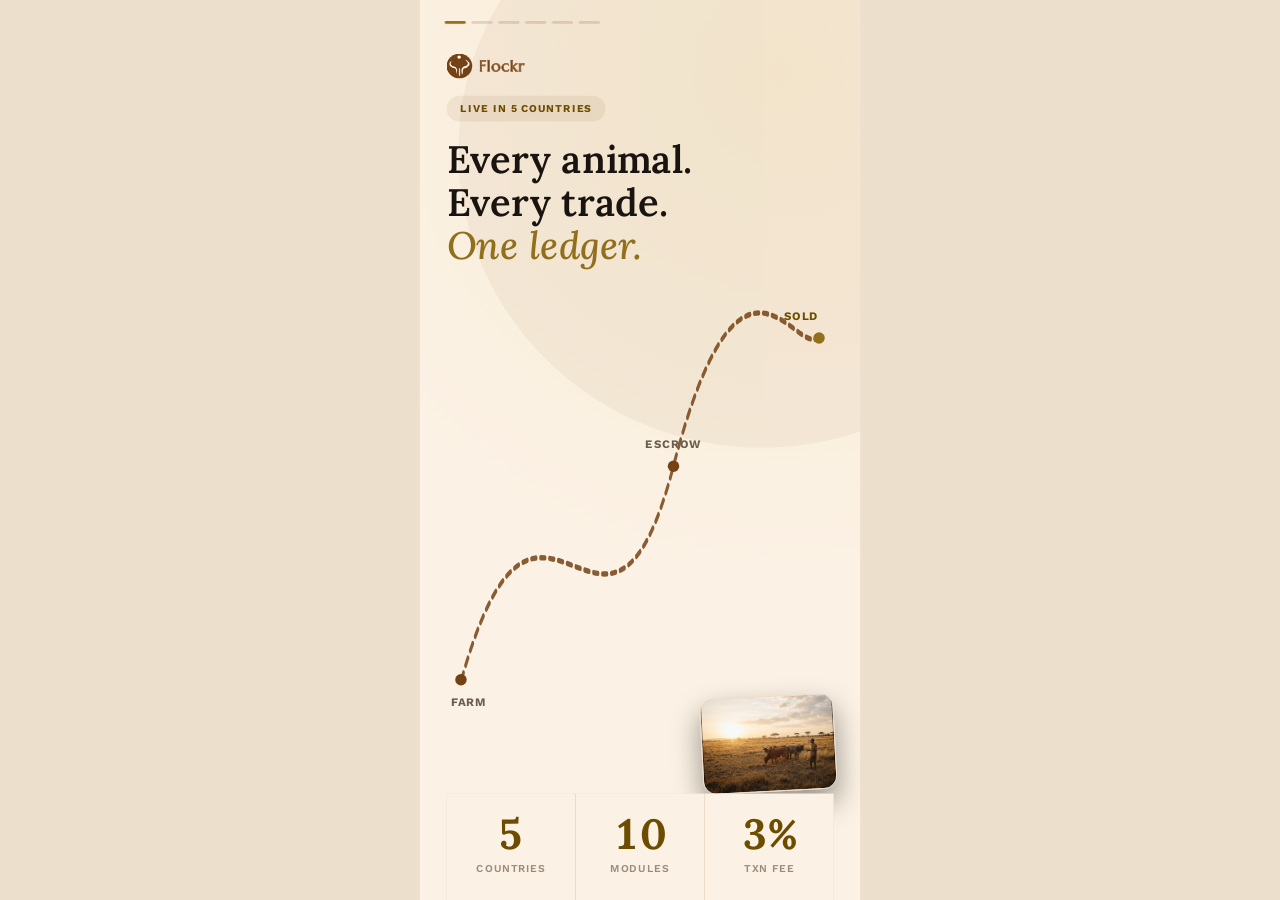
==== commit d7c192ef: "fix: contrast, caption size, and animation perf on kiosk displays Audit against mobile-design access" ====
--- a/ui_kits/Kiosk Display 1 - Info Loop/index.html
+++ b/ui_kits/Kiosk Display 1 - Info Loop/index.html
@@ -41,7 +41,7 @@
   .slide.active .body-copy { animation: fadeIn 600ms 380ms forwards; }
 
   /* stat roll */
-  .stat { font: 700 44px/1 var(--font-display); color: var(--gold-500); font-variant-numeric: tabular-nums; display: inline-block; overflow: hidden; }
+  .stat { font: 700 44px/1 var(--font-display); color: var(--gold-700); font-variant-numeric: tabular-nums; display: inline-block; overflow: hidden; }
   .stat .roll { display: inline-block; transform: translateY(35%); opacity: 0; transition: transform 650ms cubic-bezier(.16,1,.3,1) 350ms, opacity 400ms 350ms; }
   .slide.active .stat .roll { transform: translateY(0); opacity: 1; }
   .stat-lbl { font: 600 11px var(--font-body); letter-spacing: .09em; color: var(--text-muted); margin-top: 4px; }
@@ -55,7 +55,7 @@
   .ledger-path { position: relative; flex: 1; margin: 6px -8px; opacity: 0; z-index: 2; }
   .slide.active .ledger-path { animation: fadeIn 900ms 500ms forwards; }
   .ledger-path svg { width: 100%; height: 100%; }
-  .lp-tag { position: absolute; font: 700 10px var(--font-body); letter-spacing: .08em; color: var(--text-secondary); white-space: nowrap; }
+  .lp-tag { position: absolute; font: 700 12px var(--font-body); letter-spacing: .08em; color: var(--text-secondary); white-space: nowrap; }
   .lp-dot { position: absolute; width: 12px; height: 12px; border-radius: 999px; background: var(--brand-600); transform: translate(-50%,-50%); }
   .lp-dot.gold { background: var(--gold-600); }
   .lp-dot::after { content: ''; position: absolute; inset: -7px; border-radius: 999px; border: 1.5px solid currentColor; color: rgba(116,66,20,.4); opacity: 0; animation: lpPulse 2600ms ease-out infinite; }
@@ -96,8 +96,8 @@
   .route-bg path { stroke: var(--brand-600) !important; }
   .stepper { position: relative; padding-left: 6px; z-index: 2; }
   .stepper::before { content: ''; position: absolute; left: 20px; top: 27px; bottom: 43px; width: 2px; background: var(--border-default); z-index: 1; }
-  .stepper::after { content: ''; position: absolute; left: 20px; top: 27px; width: 2px; height: 0; background: var(--gold-600); transition: height 2600ms cubic-bezier(.4,0,.2,1) 300ms; z-index: 1; }
-  .slide.active .stepper::after { height: calc(100% - 70px); }
+  .stepper::after { content: ''; position: absolute; left: 20px; top: 27px; width: 2px; height: calc(100% - 70px); background: var(--gold-600); transform: scaleY(0); transform-origin: top; transition: transform 2600ms cubic-bezier(.4,0,.2,1) 300ms; z-index: 1; }
+  .slide.active .stepper::after { transform: scaleY(1); }
   .step-row { display: flex; gap: 16px; align-items: flex-start; padding: 12px 0; position: relative; z-index: 2; }
   .step-dot { width: 30px; height: 30px; border-radius: 999px; background: #fff; border: 2px solid var(--border-default); display: flex; align-items: center; justify-content: center; flex-shrink: 0; transition: all 400ms; position: relative; z-index: 3; }
   .step-dot svg { width: 15px; height: 15px; stroke: var(--text-muted); fill: none; stroke-width: 1.7; stroke-linecap: round; stroke-linejoin: round; transition: stroke 400ms; position: relative; z-index: 1; }
@@ -108,7 +108,7 @@
   .slide.active .vault { animation: fadeIn 500ms 400ms forwards; }
   .vault svg { width: 16px; height: 16px; stroke: var(--gold-700); fill: none; stroke-width: 1.8; stroke-linecap: round; stroke-linejoin: round; }
   .vault .v-amt { font: 700 13px var(--font-body); color: var(--text-primary); letter-spacing: .02em; }
-  .vault .v-st { font: 700 10px var(--font-body); letter-spacing: .08em; color: var(--gold-700); text-transform: uppercase; }
+  .vault .v-st { font: 700 12px var(--font-body); letter-spacing: .08em; color: var(--gold-700); text-transform: uppercase; }
   #s4.released .vault { background: rgba(110,231,160,.1); border-color: rgba(110,231,160,.4); }
   #s4.released .vault .v-st { color: var(--trust-600); }
   #s4.released .vault svg { stroke: var(--trust-600); }
@@ -124,7 +124,7 @@
   .node-pill { padding: 8px 15px; border-radius: 999px; font: 700 12px var(--font-body); letter-spacing: .03em; background: rgba(43,26,12,.9); border: 1.5px solid rgba(255,255,255,.3); color: #fff; white-space: nowrap; }
   .node.hub .node-pill { background: var(--gold-500); border-color: var(--gold-500); color: var(--warm-gray-900); font-size: 13px; padding: 10px 18px; box-shadow: 0 0 0 7px rgba(227,189,92,.12), 0 0 0 14px rgba(227,189,92,.05); }
   .node.entering .node-pill { border-style: dashed; color: var(--gold-300); border-color: rgba(227,189,92,.5); }
-  .node-sub { font: 600 10px var(--font-body); letter-spacing: .05em; color: var(--text-secondary); white-space: nowrap; }
+  .node-sub { font: 600 12px var(--font-body); letter-spacing: .05em; color: var(--text-secondary); white-space: nowrap; }
   .node.hub .node-sub { color: var(--gold-700); }
 
   /* slide 6 closer */
